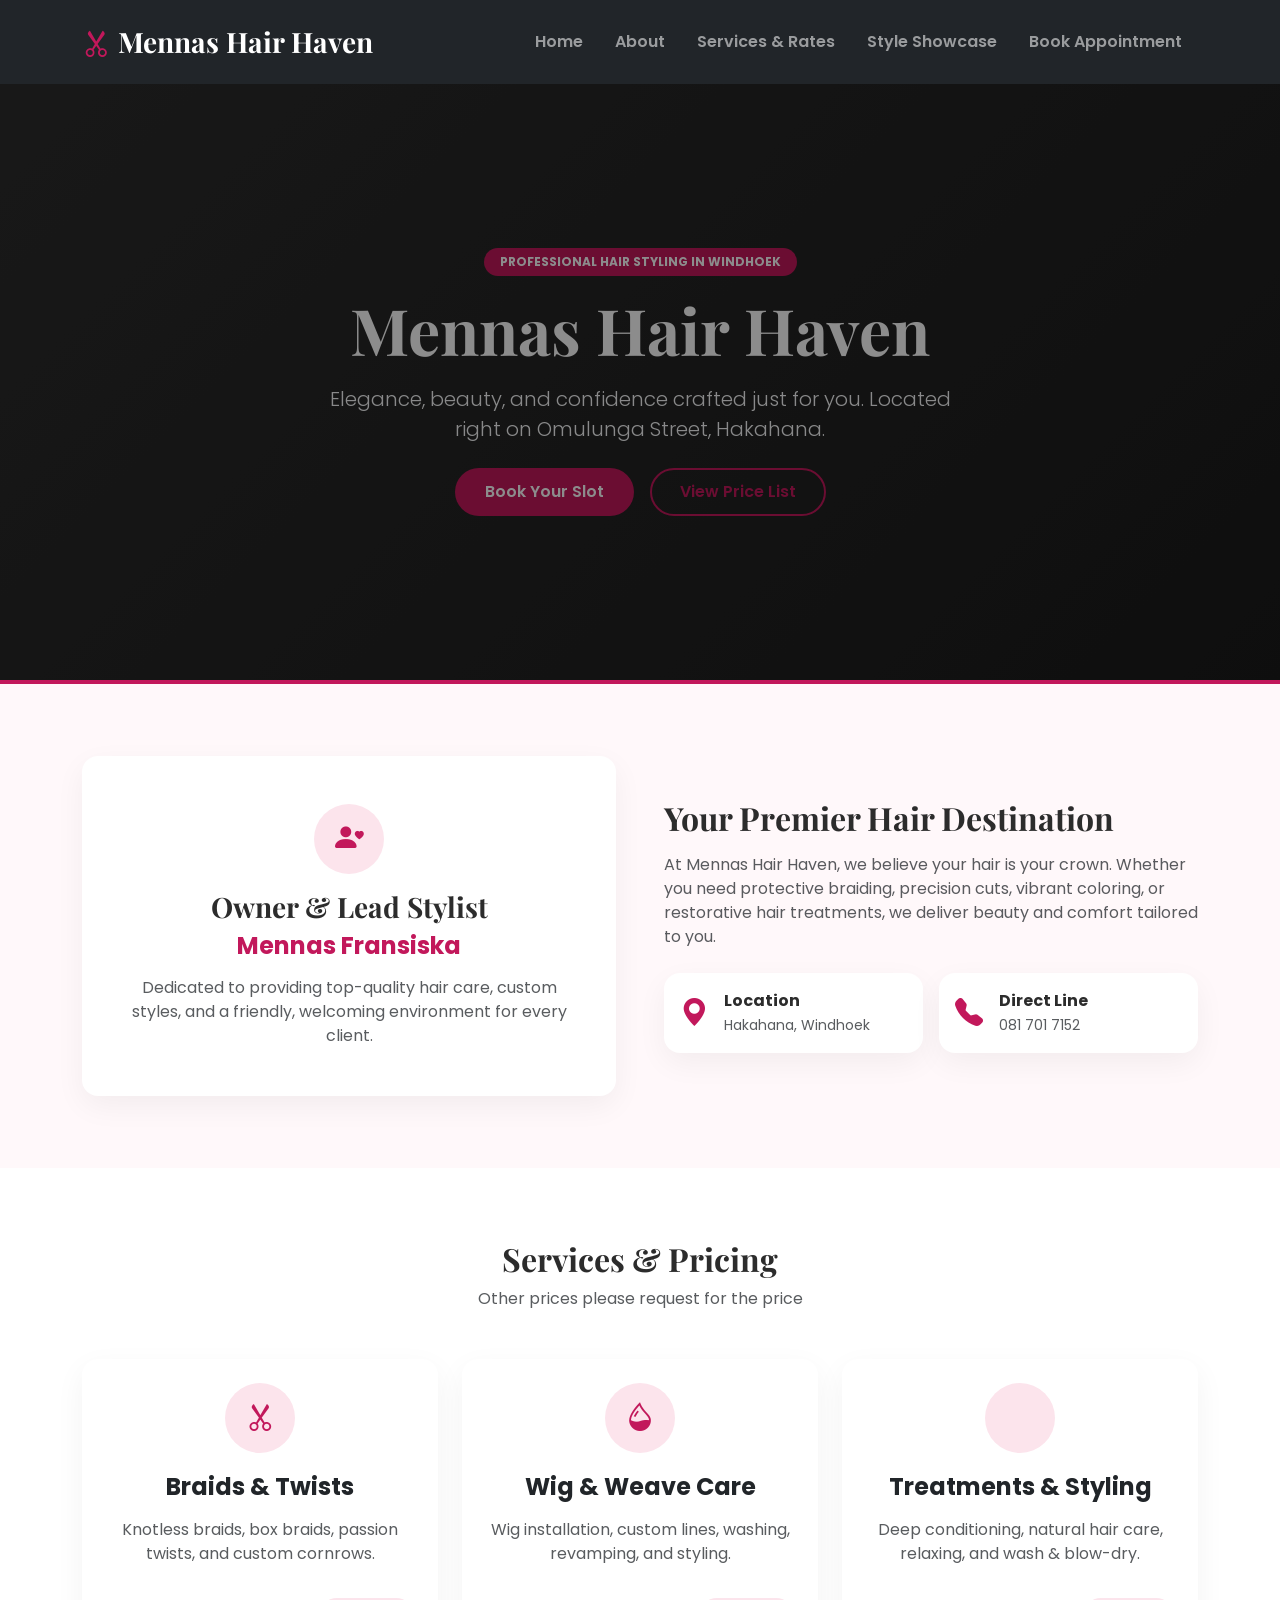
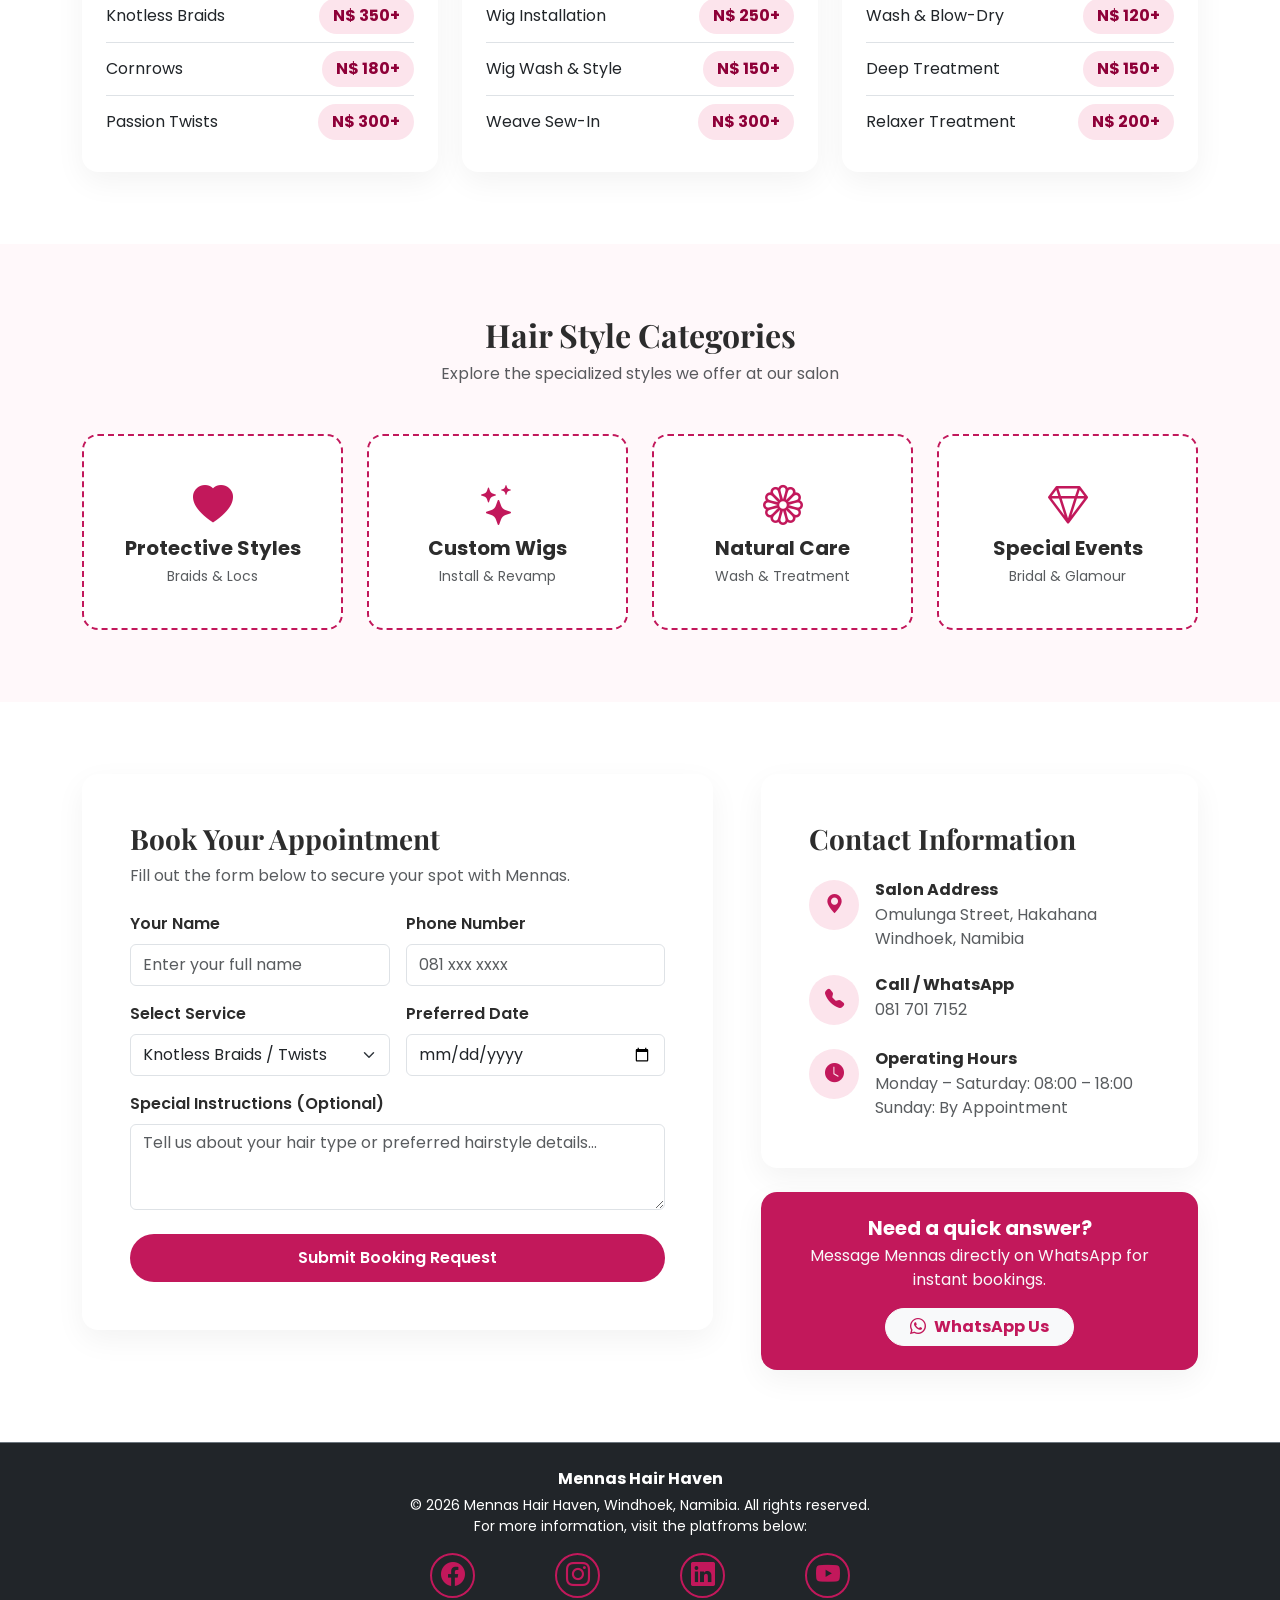
==== hackathon.html @ 17a10bc7 "Add files via upload" ====
<!DOCTYPE html>
<html lang="en">
<head>
    <meta charset="UTF-8">
    <meta name="viewport" content="width=device-width, initial-scale=1.0">
    <title>Mennas Hair Haven | Windhoek, Namibia</title>
    <!-- Bootstrap 5 CSS -->
    <link href="https://cdn.jsdelivr.net/npm/bootstrap@5.3.0/dist/css/bootstrap.min.css" rel="stylesheet">
    <!-- Bootstrap Icons -->
    <link rel="stylesheet" href="https://cdn.jsdelivr.net/npm/bootstrap-icons@1.10.5/font/bootstrap-icons.css">
    <!-- Google Fonts -->
    <link href="https://fonts.googleapis.com/css2?family=Playfair+Display:wght@600;700&family=Poppins:wght@300;400;600&display=swap" rel="stylesheet">
    <!-- Linking to css file-->
     <link rel="stylesheet" href="style.css">
</head>
<body>

    <!-- NAVBAR -->
    <nav class="navbar navbar-expand-lg navbar-dark bg-dark sticky-top py-3">
        <div class="container">
            <a class="navbar-brand fs-3 fw-bold" href="#">
                <i class="bi bi-scissors text-pink me-2"></i>Mennas Hair Haven
            </a>
            <button class="navbar-toggler" type="button" data-bs-toggle="collapse" data-bs-target="#navbarNav">
                <span class="navbar-toggler-icon"></span>
            </button>
            <div class="collapse navbar-collapse" id="navbarNav">
                <ul class="navbar-nav ms-auto fw-semibold">
                    <li class="nav-item"><a class="nav-link px-3" href="#home">Home</a></li>
                    <li class="nav-item"><a class="nav-link px-3" href="#about">About</a></li>
                    <li class="nav-item"><a class="nav-link px-3" href="#services">Services & Rates</a></li>
                    <li class="nav-item"><a class="nav-link px-3" href="#styles">Style Showcase</a></li>
                    <li class="nav-item"><a class="nav-link px-3" href="#booking">Book Appointment</a></li>
                </ul>
            </div>
        </div>
    </nav>

    <!-- HERO SECTION -->
    <header id="home" class="hero-banner text-white text-center">
        <div class="container">
            <span class="badge bg-pink px-3 py-2 mb-3 rounded-pill text-uppercase">Professional Hair Styling in Windhoek</span>
            <h1 class="display-3 fw-bold mb-3">Mennas Hair Haven</h1>
            <p class="lead mb-4 mx-auto text-light" style="max-width: 650px;">
                Elegance, beauty, and confidence crafted just for you. Located right on Omulunga Street, Hakahana.
            </p>
            <div class="d-flex justify-content-center gap-3">
                <a href="#booking" class="btn btn-pink">Book Your Slot</a>
                <a href="#services" class="btn btn-outline-pink">View Price List</a>
            </div>
        </div>
    </header>

    <!-- ABOUT SECTION -->
    <section id="about" class="py-5">
        <div class="container py-4">
            <div class="row align-items-center g-5">
                <div class="col-lg-6">
                    <div class="p-5 custom-card text-center">
                        <div class="icon-box mb-3">
                            <i class="bi bi-person-heart"></i>
                        </div>
                        <h3 class="fw-bold mb-2">Owner & Lead Stylist</h3>
                        <h4 class="text-pink fw-bold mb-3">Mennas Fransiska</h4>
                        <p class="text-muted mb-0">
                            Dedicated to providing top-quality hair care, custom styles, and a friendly, welcoming environment for every client.
                        </p>
                    </div>
                </div>
                <div class="col-lg-6">
                    <h2 class="fw-bold mb-3">Your Premier Hair Destination</h2>
                    <p class="text-muted mb-4">
                        At Mennas Hair Haven, we believe your hair is your crown. Whether you need protective braiding, precision cuts, vibrant coloring, or restorative hair treatments, we deliver beauty and comfort tailored to you.
                    </p>
                    <div class="row g-3">
                        <div class="col-6">
                            <div class="p-3 custom-card d-flex align-items-center gap-3">
                                <i class="bi bi-geo-alt-fill text-pink fs-3"></i>
                                <div>
                                    <strong class="d-block">Location</strong>
                                    <small class="text-muted">Hakahana, Windhoek</small>
                                </div>
                            </div>
                        </div>
                        <div class="col-6">
                            <div class="p-3 custom-card d-flex align-items-center gap-3">
                                <i class="bi bi-telephone-fill text-pink fs-3"></i>
                                <div>
                                    <strong class="d-block">Direct Line</strong>
                                    <small class="text-muted">081 701 7152</small>
                                </div>
                            </div>
                        </div>
                    </div>
                </div>
            </div>
        </div>
    </section>

    <!-- SERVICES & PRICING SECTION -->
    <section id="services" class="py-5 bg-white">
        <div class="container py-4">
            <div class="text-center mb-5">
                <h2 class="fw-bold">Services & Pricing</h2>
                <p class="text-muted">Other prices please request for the price</p>
            </div>
            <div class="row g-4">
                <!-- Service Card 1 -->
                <div class="col-md-4">
                    <div class="card custom-card h-100 p-4">
                        <div class="icon-box">
                            <i class="bi bi-scissors"></i>
                        </div>
                        <h4 class="fw-bold text-center mb-3">Braids & Twists</h4>
                        <p class="text-muted text-center mb-4">Knotless braids, box braids, passion twists, and custom cornrows.</p>
                        <div class="mt-auto">
                            <div class="d-flex justify-content-between align-items-center py-2 border-bottom">
                                <span>Knotless Braids</span>
                                <span class="price-badge">N$ 350+</span>
                            </div>
                            <div class="d-flex justify-content-between align-items-center py-2 border-bottom">
                                <span>Cornrows</span>
                                <span class="price-badge">N$ 180+</span>
                            </div>
                            <div class="d-flex justify-content-between align-items-center py-2">
                                <span>Passion Twists</span>
                                <span class="price-badge">N$ 300+</span>
                            </div>
                        </div>
                    </div>
                </div>

                <!-- Service Card 2 -->
                <div class="col-md-4">
                    <div class="card custom-card h-100 p-4">
                        <div class="icon-box">
                            <i class="bi bi-droplet-half"></i>
                        </div>
                        <h4 class="fw-bold text-center mb-3">Wig & Weave Care</h4>
                        <p class="text-muted text-center mb-4">Wig installation, custom lines, washing, revamping, and styling.</p>
                        <div class="mt-auto">
                            <div class="d-flex justify-content-between align-items-center py-2 border-bottom">
                                <span>Wig Installation</span>
                                <span class="price-badge">N$ 250+</span>
                            </div>
                            <div class="d-flex justify-content-between align-items-center py-2 border-bottom">
                                <span>Wig Wash & Style</span>
                                <span class="price-badge">N$ 150+</span>
                            </div>
                            <div class="d-flex justify-content-between align-items-center py-2">
                                <span>Weave Sew-In</span>
                                <span class="price-badge">N$ 300+</span>
                            </div>
                        </div>
                    </div>
                </div>

                <!-- Service Card 3 -->
                <div class="col-md-4">
                    <div class="card custom-card h-100 p-4">
                        <div class="icon-box">
                            <i class="bi bi-sparkles"></i>
                        </div>
                        <h4 class="fw-bold text-center mb-3">Treatments & Styling</h4>
                        <p class="text-muted text-center mb-4">Deep conditioning, natural hair care, relaxing, and wash & blow-dry.</p>
                        <div class="mt-auto">
                            <div class="d-flex justify-content-between align-items-center py-2 border-bottom">
                                <span>Wash & Blow-Dry</span>
                                <span class="price-badge">N$ 120+</span>
                            </div>
                            <div class="d-flex justify-content-between align-items-center py-2 border-bottom">
                                <span>Deep Treatment</span>
                                <span class="price-badge">N$ 150+</span>
                            </div>
                            <div class="d-flex justify-content-between align-items-center py-2">
                                <span>Relaxer Treatment</span>
                                <span class="price-badge">N$ 200+</span>
                            </div>
                        </div>
                    </div>
                </div>
            </div>
        </div>
    </section>

    <!-- STYLE SHOWCASE (NO PICTURES) -->
    <section id="styles" class="py-5">
        <div class="container py-4">
            <div class="text-center mb-5">
                <h2 class="fw-bold">Hair Style Categories</h2>
                <p class="text-muted">Explore the specialized styles we offer at our salon</p>
            </div>
            <div class="row g-4">
                <div class="col-md-3 col-6">
                    <div class="gallery-box">
                        <i class="bi bi-heart-fill text-pink fs-1 mb-2"></i>
                        <h5 class="fw-bold mb-1">Protective Styles</h5>
                        <small class="text-muted">Braids & Locs</small>
                    </div>
                </div>
                <div class="col-md-3 col-6">
                    <div class="gallery-box">
                        <i class="bi bi-stars text-pink fs-1 mb-2"></i>
                        <h5 class="fw-bold mb-1">Custom Wigs</h5>
                        <small class="text-muted">Install & Revamp</small>
                    </div>
                </div>
                <div class="col-md-3 col-6">
                    <div class="gallery-box">
                        <i class="bi bi-flower1 text-pink fs-1 mb-2"></i>
                        <h5 class="fw-bold mb-1">Natural Care</h5>
                        <small class="text-muted">Wash & Treatment</small>
                    </div>
                </div>
                <div class="col-md-3 col-6">
                    <div class="gallery-box">
                        <i class="bi bi-gem text-pink fs-1 mb-2"></i>
                        <h5 class="fw-bold mb-1">Special Events</h5>
                        <small class="text-muted">Bridal & Glamour</small>
                    </div>
                </div>
            </div>
        </div>
    </section>

    <!-- CONTACT & BOOKING SECTION -->
    <section id="booking" class="py-5 bg-white">
        <div class="container py-4">
            <div class="row g-5">
                <!-- Booking Form -->
                <div class="col-lg-7">
                    <div class="p-4 p-md-5 custom-card">
                        <h3 class="fw-bold mb-2">Book Your Appointment</h3>
                        <p class="text-muted mb-4">Fill out the form below to secure your spot with Mennas.</p>
                        
                        <form>
                            <div class="row g-3">
                                <div class="col-md-6">
                                    <label class="form-label fw-semibold">Your Name</label>
                                    <input type="text" class="form-control py-2" placeholder="Enter your full name" required>
                                </div>
                                <div class="col-md-6">
                                    <label class="form-label fw-semibold">Phone Number</label>
                                    <input type="tel" class="form-control py-2" placeholder="081 xxx xxxx" required>
                                </div>
                                <div class="col-md-6">
                                    <label class="form-label fw-semibold">Select Service</label>
                                    <select class="form-select py-2">
                                        <option selected>Knotless Braids / Twists</option>
                                        <option>Wig Installation / Revamp</option>
                                        <option>Hair Wash & Treatment</option>
                                        <option>Cornrows / Lines</option>
                                        <option>Other Service</option>
                                    </select>
                                </div>
                                <div class="col-md-6">
                                    <label class="form-label fw-semibold">Preferred Date</label>
                                    <input type="date" class="form-control py-2" required>
                                </div>
                                <div class="col-12">
                                    <label class="form-label fw-semibold">Special Instructions (Optional)</label>
                                    <textarea class="form-control" rows="3" placeholder="Tell us about your hair type or preferred hairstyle details..."></textarea>
                                </div>
                                <div class="col-12">
                                    <button type="submit" class="btn btn-pink w-100 mt-2">Submit Booking Request</button>
                                </div>
                            </div>
                        </form>
                    </div>
                </div>

                <!-- Salon Information -->
                <div class="col-lg-5 d-flex flex-column justify-content-between">
                    <div class="p-4 p-md-5 custom-card mb-4">
                        <h3 class="fw-bold mb-4">Contact Information</h3>
                        
                        <div class="d-flex align-items-start gap-3 mb-4">
                            <div class="icon-box m-0" style="width: 50px; height: 50px; font-size: 1.2rem;">
                                <i class="bi bi-geo-alt-fill"></i>
                            </div>
                            <div>
                                <h6 class="fw-bold mb-1">Salon Address</h6>
                                <p class="text-muted mb-0">Omulunga Street, Hakahana<br>Windhoek, Namibia</p>
                            </div>
                        </div>

                        <div class="d-flex align-items-start gap-3 mb-4">
                            <div class="icon-box m-0" style="width: 50px; height: 50px; font-size: 1.2rem;">
                                <i class="bi bi-telephone-fill"></i>
                            </div>
                            <div>
                                <h6 class="fw-bold mb-1">Call / WhatsApp</h6>
                                <p class="text-muted mb-0">081 701 7152</p>
                            </div>
                        </div>

                        <div class="d-flex align-items-start gap-3">
                            <div class="icon-box m-0" style="width: 50px; height: 50px; font-size: 1.2rem;">
                                <i class="bi bi-clock-fill"></i>
                            </div>
                            <div>
                                <h6 class="fw-bold mb-1">Operating Hours</h6>
                                <p class="text-muted mb-0">Monday – Saturday: 08:00 – 18:00<br>Sunday: By Appointment</p>
                            </div>
                        </div>
                    </div>

                    <div class="p-4 text-center custom-card bg-pink text-white">
                        <h5 class="fw-bold mb-1">Need a quick answer?</h5>
                        <p class="mb-3 text-light">Message Mennas directly on WhatsApp for instant bookings.</p>
                        <a href="https://wa.me/264817017152" class="btn btn-light rounded-pill px-4 fw-bold text-pink" target="_blank">
                            <i class="bi bi-whatsapp me-2"></i>WhatsApp Us
                        </a>
                    </div>
                </div>
            </div>
        </div>
    </section>

    <!-- FOOTER -->
    <footer class="bg-dark text-white py-4 border-top border-secondary text-center">
        <div class="container">
            <p class="mb-1 fw-bold">Mennas Hair Haven</p>
            <p class="small mb-0">&copy; 2026 Mennas Hair Haven, Windhoek, Namibia. All rights reserved.<br>
            For more information, visit the platfroms below:</p>
            
            <!-- Flex container to align and gap icons evenly -->
        <div class="d-flex justify-content-center gap-5">
            
            <!-- Facebook Button -->
            <a href="https://facebook.com" class="btn btn-outline-pink rounded-circle p-2 m-3 d-inline-flex align-items-center justify-content-center" style="width: 45px; height: 45px;" target="_blank" rel="noopener noreferrer">
                <i class="bi bi-facebook fs-4"></i>
            </a>

            <!-- Instagram Button -->
            <a href="https://instagram.com" class="btn btn-outline-pink rounded-circle p-2 m-3 d-inline-flex align-items-center justify-content-center" style="width: 45px; height: 45px;" target="_blank" rel="noopener noreferrer">
                <i class="bi bi-instagram fs-4"></i>
            </a>

            <!-- LinkedIn Button -->
            <a href="https://linkedin.com" class="btn btn-outline-pink rounded-circle p-2 m-3 d-inline-flex align-items-center justify-content-center" style="width: 45px; height: 45px;" target="_blank" rel="noopener noreferrer">
             <i class="bi bi-linkedin fs-4"></i>
            </a>

             <!-- YouTube Button -->
            <a href="https://youtube.com" class="btn btn-outline-pink rounded-circle p-2 m-3 d-inline-flex align-items-center justify-content-center" style="width: 45px; height: 45px;" target="_blank" rel="noopener noreferrer">
                <i class="bi bi-youtube fs-4"></i>
                </a>
        </div>
    </footer>

    <!-- Bootstrap 5 JS Bundle -->
    <script src="https://cdn.jsdelivr.net/npm/bootstrap@5.3.0/dist/js/bootstrap.bundle.min.js"></script>
</body>
</html>
---- style.css ----
:root {
            --primary-pink: #c2185b;
            --dark-pink: #8e0038;
            --light-pink: #fce4ec;
            --soft-bg: #fff8fa;
            --dark-text: #2c2c2c;
        }

        body {
            font-family: 'Poppins', sans-serif;
            color: var(--dark-text);
            background-color: var(--soft-bg);
        }

        h1, h2, h3, .navbar-brand {
            font-family: 'Playfair Display', serif;
        }

        /* Accent Colors & Buttons */
        .text-pink {
            color: var(--primary-pink) !important;
        }

        .bg-pink {
            background-color: var(--primary-pink) !important;
        }

        .btn-pink {
            background-color: var(--primary-pink);
            color: #ffffff;
            border: none;
            border-radius: 30px;
            padding: 12px 30px;
            font-weight: 600;
            transition: all 0.3s ease;
        }

        .btn-pink:hover {
            background-color: var(--dark-pink);
            color: #ffffff;
            transform: translateY(-2px);
            box-shadow: 0 8px 15px rgba(194, 24, 91, 0.3);
        }

        .btn-outline-pink {
            border: 2px solid var(--primary-pink);
            color: var(--primary-pink);
            border-radius: 30px;
            padding: 10px 28px;
            font-weight: 600;
            transition: all 0.3s ease;
        }

        .btn-outline-pink:hover {
            background-color: var(--primary-pink);
            color: #ffffff;
        }

        /* Hero Header Styling */
        .hero-banner {
            background: linear-gradient(135deg, #2c2c2c 0%, #1a1a1a 100%);
            padding: 100px 0;
            border-bottom: 4px solid var(--primary-pink);
        }

        /* Custom Cards Styling */
        .custom-card {
            background: #ffffff;
            border: none;
            border-radius: 16px;
            box-shadow: 0 10px 30px rgba(0, 0, 0, 0.05);
            transition: transform 0.3s ease, box-shadow 0.3s ease;
        }

        .custom-card:hover {
            transform: translateY(-5px);
            box-shadow: 0 15px 35px rgba(194, 24, 91, 0.15);
        }

        .icon-box {
            width: 70px;
            height: 70px;
            background-color: var(--light-pink);
            color: var(--primary-pink);
            border-radius: 50%;
            display: flex;
            align-items: center;
            justify-content: center;
            font-size: 1.8rem;
            margin: 0 auto 20px auto;
        }

        /* Gallery Vector Boxes (No Pictures) */
        .gallery-box {
            background: #ffffff;
            border: 2px dashed var(--primary-pink);
            border-radius: 16px;
            padding: 40px 20px;
            text-align: center;
            transition: all 0.3s ease;
        }

        .gallery-box:hover {
            background-color: var(--light-pink);
        }

        .price-badge {
            background-color: var(--light-pink);
            color: var(--dark-pink);
            font-weight: 700;
            padding: 6px 14px;
            border-radius: 20px;
        }

 /* Hero Header Styling */
.hero-banner {
    position: relative;
    min-height: 600px;
    padding: 100px 0;
    display: flex;
    align-items: center;
    justify-content: center;
    overflow: hidden;
    border-bottom: 4px solid var(--primary-pink);
}

/* Hero Background Image */
.hero-pic {
    position: absolute;
    top: 0;
    left: 0;
    width: 100%;
    height: 100%;
    object-fit: cover;
    z-index: 0;
}

/* Dark overlay */
.hero-banner::after {
    content: "";
    position: absolute;
    top: 0;
    left: 0;
    width: 100%;
    height: 100%;
    background: rgba(0, 0, 0, 0.45);
    z-index: 1;
}

/* Hero Text */
.hero-content {
    position: relative;
    z-index: 2;
}
/* Style Showcase Images */
.project-img-container {
    width: 100%;
    height: 250px;
    overflow: hidden;
    border-radius: 12px;
    margin-bottom: 20px;
}

.project-img {
    width: 100%;
    height: 100%;
    object-fit: cover;
    object-position: center;
    display: block;
    transition: transform 0.4s ease;
}

/* Image hover effect */
.gallery-box:hover .project-img {
    transform: scale(1.05);
}
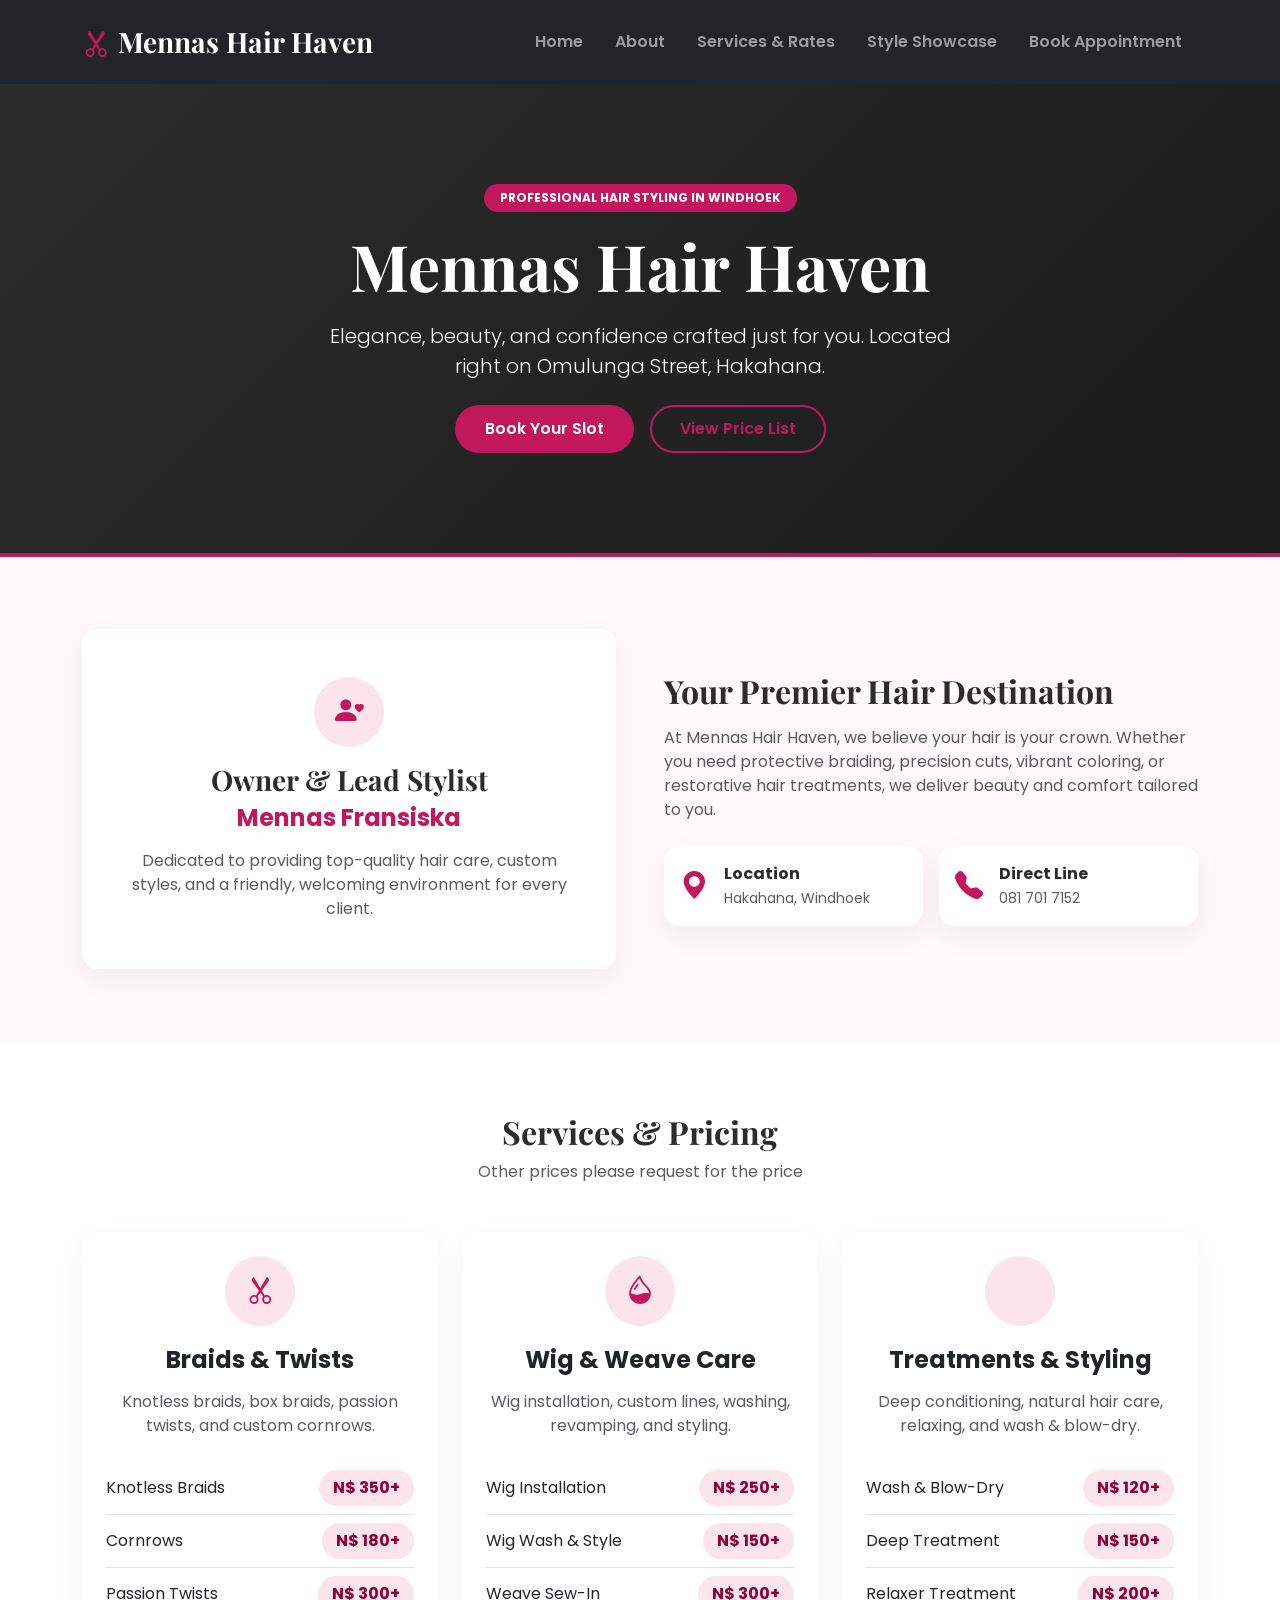
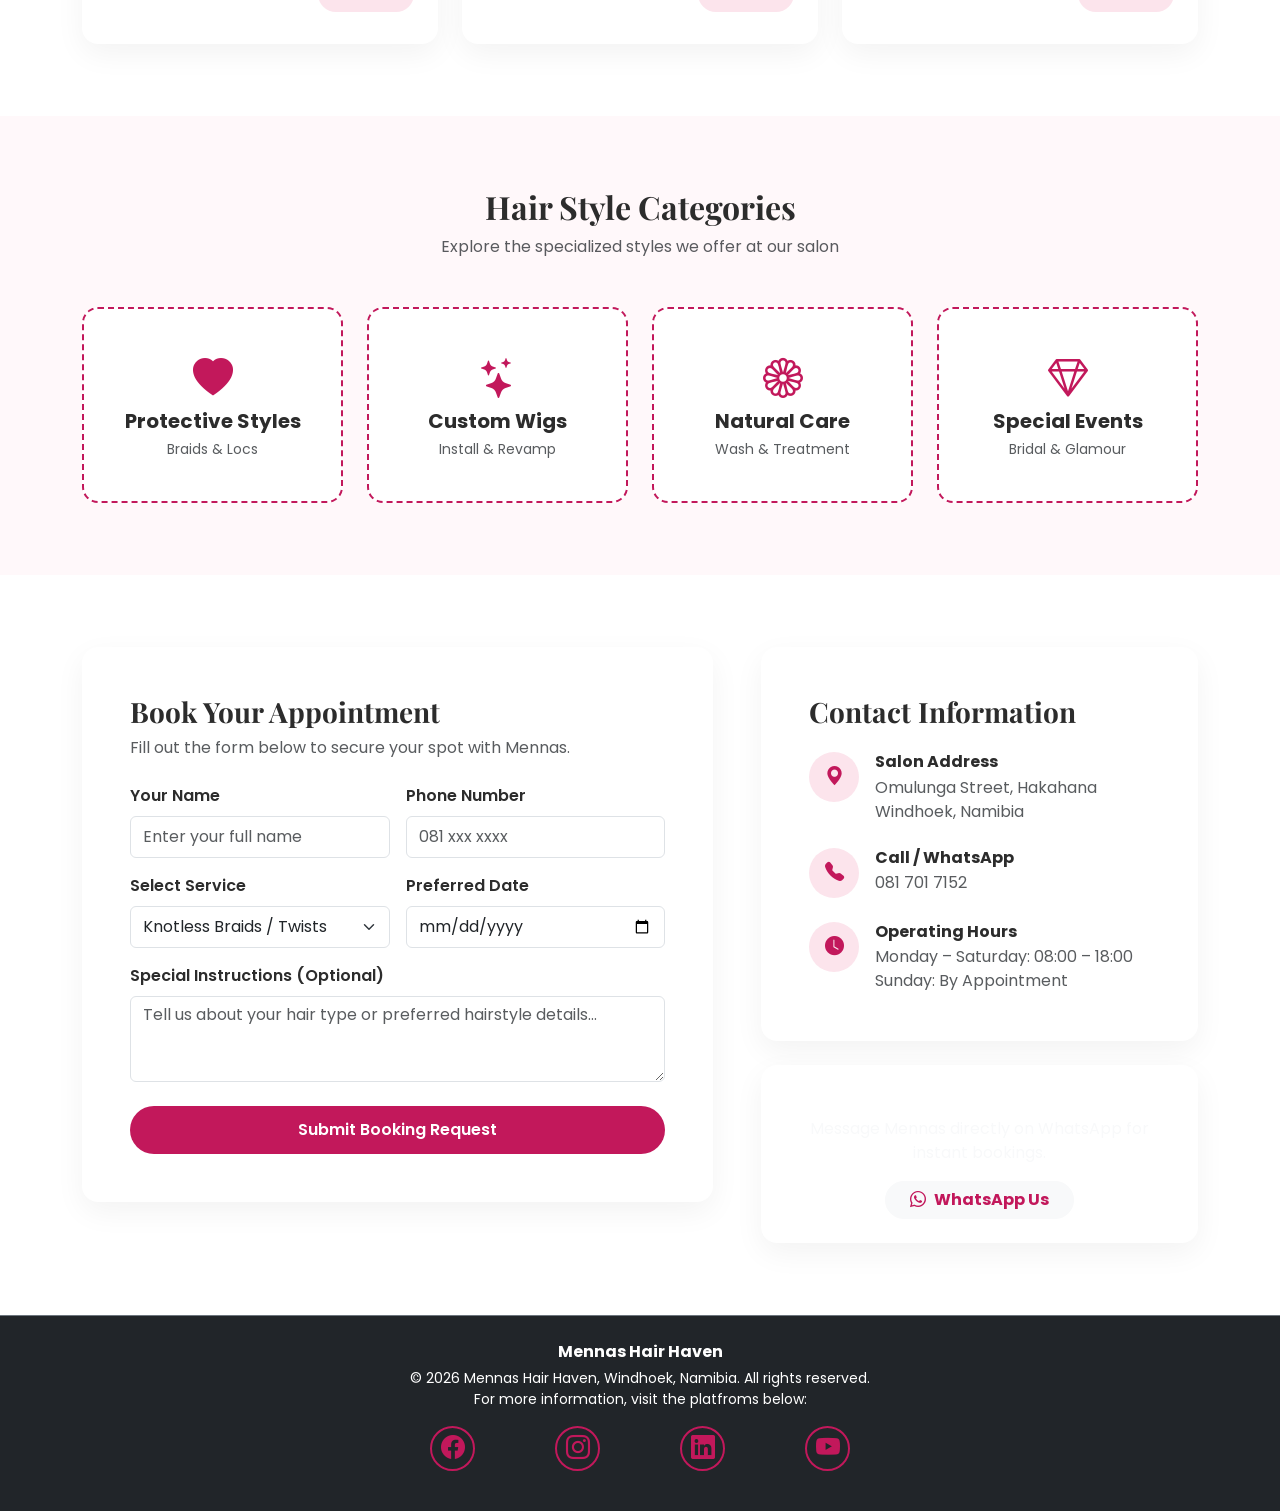
==== commit ea62a344: "Add files via upload" ====
--- a/hackathon.html
+++ b/hackathon.html
@@ -19,7 +19,7 @@
     <nav class="navbar navbar-expand-lg navbar-dark bg-dark sticky-top py-3">
         <div class="container">
             <a class="navbar-brand fs-3 fw-bold" href="#">
-                <i class="bi bi-scissors text-pink me-2"></i>Mennas Hair Haven
+                <i class="bi bi-scissors text-pink me-2 link-light"></i>Mennas Hair Haven
             </a>
             <button class="navbar-toggler" type="button" data-bs-toggle="collapse" data-bs-target="#navbarNav">
                 <span class="navbar-toggler-icon"></span>
--- a/style.css
+++ b/style.css
@@ -1,176 +1,113 @@
-        :root {
-            --primary-pink: #c2185b;
-            --dark-pink: #8e0038;
-            --light-pink: #fce4ec;
-            --soft-bg: #fff8fa;
-            --dark-text: #2c2c2c;
-        }
-
-        body {
-            font-family: 'Poppins', sans-serif;
-            color: var(--dark-text);
-            background-color: var(--soft-bg);
-        }
-
-        h1, h2, h3, .navbar-brand {
-            font-family: 'Playfair Display', serif;
-        }
-
-        /* Accent Colors & Buttons */
-        .text-pink {
-            color: var(--primary-pink) !important;
-        }
-
-        .bg-pink {
-            background-color: var(--primary-pink) !important;
-        }
-
-        .btn-pink {
-            background-color: var(--primary-pink);
-            color: #ffffff;
-            border: none;
-            border-radius: 30px;
-            padding: 12px 30px;
-            font-weight: 600;
-            transition: all 0.3s ease;
-        }
-
-        .btn-pink:hover {
-            background-color: var(--dark-pink);
-            color: #ffffff;
-            transform: translateY(-2px);
-            box-shadow: 0 8px 15px rgba(194, 24, 91, 0.3);
-        }
-
-        .btn-outline-pink {
-            border: 2px solid var(--primary-pink);
-            color: var(--primary-pink);
-            border-radius: 30px;
-            padding: 10px 28px;
-            font-weight: 600;
-            transition: all 0.3s ease;
-        }
-
-        .btn-outline-pink:hover {
-            background-color: var(--primary-pink);
-            color: #ffffff;
-        }
-
-        /* Hero Header Styling */
-        .hero-banner {
-            background: linear-gradient(135deg, #2c2c2c 0%, #1a1a1a 100%);
-            padding: 100px 0;
-            border-bottom: 4px solid var(--primary-pink);
-        }
-
-        /* Custom Cards Styling */
-        .custom-card {
-            background: #ffffff;
-            border: none;
-            border-radius: 16px;
-            box-shadow: 0 10px 30px rgba(0, 0, 0, 0.05);
-            transition: transform 0.3s ease, box-shadow 0.3s ease;
-        }
-
-        .custom-card:hover {
-            transform: translateY(-5px);
-            box-shadow: 0 15px 35px rgba(194, 24, 91, 0.15);
-        }
-
-        .icon-box {
-            width: 70px;
-            height: 70px;
-            background-color: var(--light-pink);
-            color: var(--primary-pink);
-            border-radius: 50%;
-            display: flex;
-            align-items: center;
-            justify-content: center;
-            font-size: 1.8rem;
-            margin: 0 auto 20px auto;
-        }
-
-        /* Gallery Vector Boxes (No Pictures) */
-        .gallery-box {
-            background: #ffffff;
-            border: 2px dashed var(--primary-pink);
-            border-radius: 16px;
-            padding: 40px 20px;
-            text-align: center;
-            transition: all 0.3s ease;
-        }
-
-        .gallery-box:hover {
-            background-color: var(--light-pink);
-        }
-
-        .price-badge {
-            background-color: var(--light-pink);
-            color: var(--dark-pink);
-            font-weight: 700;
-            padding: 6px 14px;
-            border-radius: 20px;
-        }
-
- /* Hero Header Styling */
-.hero-banner {
-    position: relative;
-    min-height: 600px;
-    padding: 100px 0;
-    display: flex;
-    align-items: center;
-    justify-content: center;
-    overflow: hidden;
-    border-bottom: 4px solid var(--primary-pink);
-}
-
-/* Hero Background Image */
-.hero-pic {
-    position: absolute;
-    top: 0;
-    left: 0;
-    width: 100%;
-    height: 100%;
-    object-fit: cover;
-    z-index: 0;
-}
-
-/* Dark overlay */
-.hero-banner::after {
-    content: "";
-    position: absolute;
-    top: 0;
-    left: 0;
-    width: 100%;
-    height: 100%;
-    background: rgba(0, 0, 0, 0.45);
-    z-index: 1;
-}
-
-/* Hero Text */
-.hero-content {
-    position: relative;
-    z-index: 2;
-}
-/* Style Showcase Images */
-.project-img-container {
-    width: 100%;
-    height: 250px;
-    overflow: hidden;
-    border-radius: 12px;
-    margin-bottom: 20px;
-}
-
-.project-img {
-    width: 100%;
-    height: 100%;
-    object-fit: cover;
-    object-position: center;
-    display: block;
-    transition: transform 0.4s ease;
-}
-
-/* Image hover effect */
-.gallery-box:hover .project-img {
-    transform: scale(1.05);
-}+:root {
+            --primary-pink: #c2185b;
+            --dark-pink: #8e0038;
+            --light-pink: #fce4ec;
+            --soft-bg: #fff8fa;
+            --dark-text: #2c2c2c;
+        }
+
+        body {
+            font-family: 'Poppins', sans-serif;
+            color: var(--dark-text);
+            background-color: var(--soft-bg);
+        }
+
+        h1, h2, h3, .navbar-brand {
+            font-family: 'Playfair Display', serif;
+        }
+
+        /* Accent Colors & Buttons */
+        .text-pink {
+            color: var(--primary-pink) !important;
+        }
+        .bg-pink{
+            background-color: var(--primary-pink) ;
+        }
+
+        .btn-pink {
+            background-color: var(--primary-pink);
+            color: #ffffff;
+            border: none;
+            border-radius: 30px;
+            padding: 12px 30px;
+            font-weight: 600;
+            transition: all 0.3s ease;
+        }
+
+        .btn-pink:hover {
+            background-color: var(--dark-pink);
+            color: #ffffff;
+            transform: translateY(-2px);
+            box-shadow: 0 8px 15px rgba(194, 24, 91, 0.3);
+        }
+
+        .btn-outline-pink {
+            border: 2px solid var(--primary-pink);
+            color: var(--primary-pink);
+            border-radius: 30px;
+            padding: 10px 28px;
+            font-weight: 600;
+            transition: all 0.3s ease;
+        }
+
+        .btn-outline-pink:hover {
+            background-color: var(--primary-pink);
+            color: #ffffff;
+        }
+
+        /* Hero Header Styling */
+        .hero-banner {
+            background: linear-gradient(135deg, #2c2c2c 0%, #1a1a1a 100%);
+            padding: 100px 0;
+            border-bottom: 4px solid var(--primary-pink);
+        }
+
+        /* Custom Cards Styling */
+        .custom-card {
+            background:#ffffff;
+            border: none;
+            border-radius: 16px;
+            box-shadow: 0 10px 30px rgba(0, 0, 0, 0.05);
+            transition: transform 0.3s ease, box-shadow 0.3s ease;
+        }
+
+        .custom-card:hover {
+            transform: translateY(-5px);
+            box-shadow: 0 15px 35px rgba(194, 24, 91, 0.15);
+        }
+
+        .icon-box {
+            width: 70px;
+            height: 70px;
+            background-color: var(--light-pink);
+            color: var(--primary-pink);
+            border-radius: 50%;
+            display: flex;
+            align-items: center;
+            justify-content: center;
+            font-size: 1.8rem;
+            margin: 0 auto 20px auto;
+        }
+
+        /* Gallery Vector Boxes (No Pictures) */
+        .gallery-box {
+            background: #ffffff;
+            border: 2px dashed var(--primary-pink);
+            border-radius: 16px;
+            padding: 40px 20px;
+            text-align: center;
+            transition: all 0.3s ease;
+        }
+
+        .gallery-box:hover {
+            background-color: var(--light-pink);
+        }
+
+        .price-badge {
+            background-color: var(--light-pink);
+            color: var(--dark-pink);
+            font-weight: 700;
+            padding: 6px 14px;
+            border-radius: 20px;
+        }
+    
